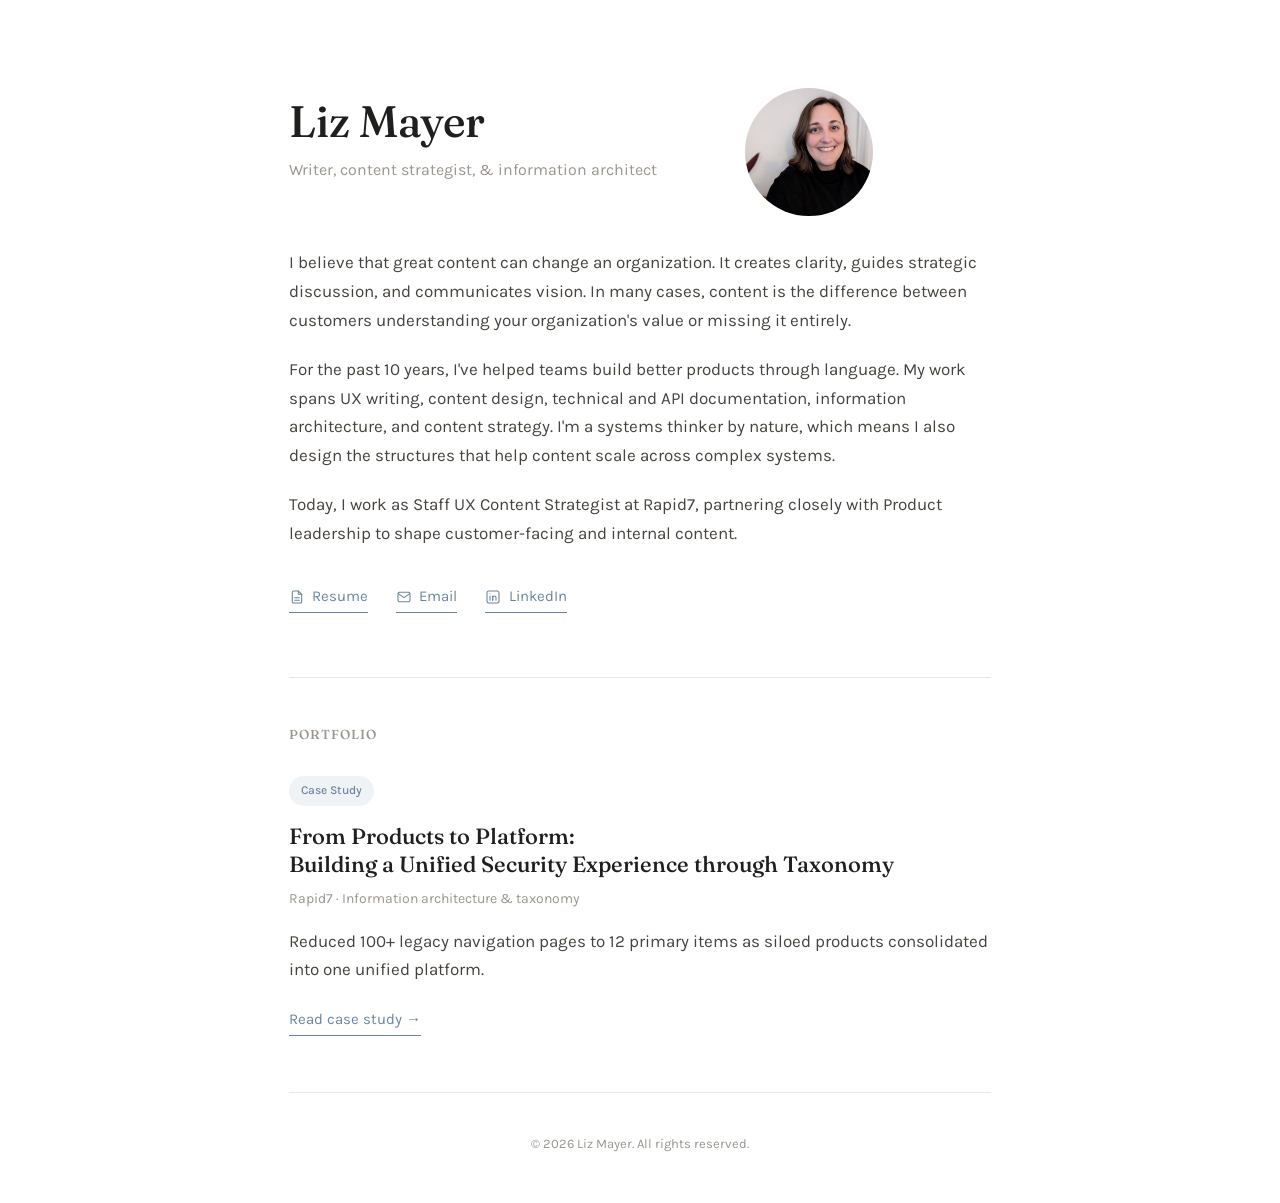
==== index.html @ 167e6a90 "add site files" ====
<!DOCTYPE html>
<html lang="en">
<head>
<meta charset="UTF-8">
<meta name="viewport" content="width=device-width, initial-scale=1.0">
<title>Liz Mayer | Content Strategist &amp; Information Architect</title>
<meta name="description" content="Content strategy and information architecture portfolio of Liz Mayer.">
<link rel="preconnect" href="https://fonts.googleapis.com">
<link rel="preconnect" href="https://fonts.gstatic.com" crossorigin>
<link href="https://fonts.googleapis.com/css2?family=Fraunces:opsz,wght@9..144,400;9..144,500;9..144,500i&amp;family=Karla:wght@400;500&amp;display=swap" rel="stylesheet">
<link rel="stylesheet" href="styles.css">
</head>
<body>
<div class="container">

  <section class="hero">
    <div class="hero-heading-row">
      <div>
        <h1>Liz Mayer</h1>
        <p class="role">Writer, content strategist, &amp; information architect</p>
      </div>
      <img class="hero-photo" src="profile.jpg" alt="Profile photo" width="128" height="128">
    </div>
    <div class="hero-copy">
      <p>I believe that great content can change an organization. It creates clarity, guides strategic discussion, and communicates vision. In many cases, 
        content is the difference between customers understanding your organization's value or missing it entirely.</p>
      <p>For the past 10 years, I've helped teams build better products through language. My work spans UX writing, content design, 
          technical and API documentation, information architecture, and content strategy. I'm a systems thinker by nature, which means I also design the 
          structures that help content scale across complex systems.</p>
     <p>Today, I work as Staff UX Content Strategist at Rapid7, partnering closely with Product leadership to shape customer-facing and 
          internal content.</p>
    </div>
    <div class="links">
      <a href="resume.pdf" target="blank">
        <svg width="16" height="16" viewBox="0 0 24 24" fill="none" stroke="currentColor" stroke-width="1.6" stroke-linecap="round" stroke-linejoin="round" aria-hidden="true"><path d="M14 3H7a2 2 0 0 0-2 2v14a2 2 0 0 0 2 2h10a2 2 0 0 0 2-2V8z"/><path d="M14 3v5h5"/><line x1="8.5" y1="13" x2="15.5" y2="13"/><line x1="8.5" y1="17" x2="15.5" y2="17"/></svg>
        Resume
      </a>
      <a href="mailto:lizmayer.contact@gmail.com" target="blank">
        <svg width="16" height="16" viewBox="0 0 24 24" fill="none" stroke="currentColor" stroke-width="1.6" stroke-linecap="round" stroke-linejoin="round" aria-hidden="true"><rect x="3" y="5" width="18" height="14" rx="2"/><path d="M3.5 7l8.5 6 8.5-6"/></svg>
        Email
      </a>
      <a href="https://www.linkedin.com/in/liznmayer/" target="blank">
        <svg width="16" height="16" viewBox="0 0 24 24" fill="none" stroke="currentColor" stroke-width="1.6" stroke-linecap="round" stroke-linejoin="round" aria-hidden="true"><rect x="3" y="3" width="18" height="18" rx="3"/><line x1="7.5" y1="10.5" x2="7.5" y2="17"/><circle cx="7.5" cy="7" r="0.75" fill="currentColor" stroke="none"/><path d="M11.5 17v-4.25c0-1.38 1.12-2.25 2.5-2.25s2.5.87 2.5 2.25V17"/><line x1="11.5" y1="10.5" x2="11.5" y2="17"/></svg>
        LinkedIn
      </a>
    </div>
  </section>

  <section class="work">
    <h2 class="section-heading">Portfolio</h2>

    <a class="work-item" href="work-platform-ia.html">
      <span class="chip">Case Study</span>
      <h3>From Products to Platform: <br> Building a Unified Security Experience through Taxonomy</h3>
      <p class="meta">Rapid7 &middot; Information architecture &amp; taxonomy</p>
      <p class="description">Reduced 100+ legacy navigation pages to 12 primary items as siloed products consolidated into one unified platform.</p>
      <span class="read-link">Read case study &rarr;</span>
    </a>

 <!--   
    <a class="work-item" href="work-release-notes.html">
      <h2>Consolidating release notes from 14 channels to 1</h2>
      <p class="meta">Rapid7 &middot; Content strategy &amp; systems</p>
      <p class="description">Redefined release notes strategy company-wide, improving customer satisfaction and reducing inbound support volume.</p>
      <span class="read-link">Read case study &rarr;</span>
    </a>

    <a class="work-item" href="work-gxp.html">
      <h2>GxP user assistance for pharma supply chain</h2>
      <p class="meta">TraceLink &middot; Technical writing</p>
      <p class="description">End-to-end user assistance strategy for high-profile product offerings in a regulated environment.</p>
      <span class="read-link">Read case study &rarr;</span>
    </a>
-->
  </section>

    <footer class="site-footer">
    <p>&copy; 2026 Liz Mayer. All rights reserved.</p>
  </footer>
</div>
</body>
</html>
---- styles.css ----
:root {
  --color-text: #1f1f1d;
  --color-text-secondary: #46423d;
  --color-meta: #9a958e;
  --color-link: #6b85a0;
  --color-border: #ebe7e1;
  --font-serif: 'Fraunces', Georgia, serif;
  --font-sans: 'Karla', -apple-system, BlinkMacSystemFont, sans-serif;
  --max-width: 750px;
}

* {
  box-sizing: border-box;
}

html {
  -webkit-font-smoothing: antialiased;
}

body {
  margin: 0;
  font-family: var(--font-sans);
  font-size: 17px;
  line-height: 1.7;
  color: var(--color-text-secondary);
  background: #ffffff;
}

.container {
  max-width: var(--max-width);
  margin: 0 auto;
  padding: 0 1.5rem;
}

.site-footer {
  padding: 2.5rem 0 3rem;
  text-align: center;
  border-top: 1px solid var(--color-border);
  margin-top: 1rem;
}

.site-footer p {
  font-size: 0.8125rem;
  color: var(--color-meta);
}

h1, h2, h3 {
  font-family: var(--font-serif);
  font-weight: 500;
  color: var(--color-text);
  line-height: 1.3;
  margin: 0;
}

p {
  margin: 0;
}

a {
  color: var(--color-link);
  text-decoration: none;
}

a:focus-visible {
  outline: 2px solid var(--color-link);
  outline-offset: 3px;
  border-radius: 2px;
}

/* Hero */
.hero {
  padding: 5.5rem 0 4rem;
  border-bottom: 1px solid var(--color-border);
}

.hero-heading-row {
  display: flex;
  align-items: center;
  gap: 5.5rem;
  margin-bottom: 2rem;
}

.hero-photo {
  width: 128px;
  height: 128px;
  border-radius: 50%;
  object-fit: cover;
  flex-shrink: 0;
}

.hero h1 {
  font-size: 2.75rem;
  margin-bottom: 0.4rem;
}

.hero .role {
  font-size: 1rem;
  color: var(--color-meta);
  margin-bottom: 1.75rem;
}

.hero-copy {
  margin-bottom: 2.25rem;
}

.hero-copy p {
  font-size: 1.0625rem;
}

.hero-copy p + p {
  margin-top: 1.25rem;
}

.hero .links {
  display: flex;
  gap: 1.75rem;
  flex-wrap: wrap;
}

.hero .links a {
  display: inline-flex;
  align-items: center;
  gap: 0.45rem;
  font-size: 0.9375rem;
  border-bottom: 1px solid var(--color-link);
  padding-bottom: 2px;
}

.hero .links svg {
  flex-shrink: 0;
}

.work {
  padding-top: 3rem;
}

/* Work list */
.section-heading {
  font-size: 0.8125rem;
  font-weight: 500;
  text-transform: uppercase;
  letter-spacing: 0.08em;
  color: var(--color-meta);
  margin-bottom: 0.5rem;
}

.chip {
  display: inline-block;
  font-family: var(--font-sans);
  font-size: 0.75rem;
  font-weight: 500;
  color: var(--color-link);
  background: rgba(107, 133, 160, 0.1);
  border-radius: 100px;
  padding: 0.3rem 0.75rem;
  margin-bottom: 1rem;
}

.work-item {
  display: block;
  padding: 2.5rem 0;
  border-bottom: 1px solid var(--color-border);
  color: inherit;
}

.work-item:first-of-type {
  padding-top: 1.5rem;
}

.work-item:last-child {
  border-bottom: none;
}

.work-item h3 {
  font-size: 1.375rem;
  margin-bottom: 0.5rem;
  transition: color 0.15s ease;
}

.work-item:hover h3 {
  color: var(--color-link);
}

.work-item .meta {
  font-size: 0.875rem;
  color: var(--color-meta);
  margin-bottom: 1rem;
}

.work-item .description {
  margin-bottom: 1.25rem;
}

.work-item .read-link {
  display: inline-block;
  font-size: 0.9375rem;
  color: var(--color-link);
  border-bottom: 1px solid var(--color-link);
  padding-bottom: 2px;
}

/* Case study pages */
.back-link {
  display: inline-block;
  margin: 3rem 0 2.5rem;
  font-size: 0.9375rem;
  color: var(--color-link);
  border-bottom: 1px solid var(--color-link);
  padding-bottom: 2px;
}

.case-header {
  padding-bottom: 2.5rem;
  border-bottom: 1px solid var(--color-border);
  margin-bottom: 2.5rem;
}

.case-header h1 {
  font-size: 2.125rem;
  margin-bottom: 0.5rem;
}

.case-header .meta {
  font-size: 0.9375rem;
  color: var(--color-meta);
}

.case-section {
  margin-bottom: 3rem;
}

.case-section h2 {
  font-size: 1.5rem;
  margin-bottom: 1rem;
}

.case-section p + p {
  margin-top: 1rem;
}

.case-section img {
  display: block;
  width: 100%;
  height: auto;
}

.case-figure {
  margin: 2rem 0;
}

.case-figure img {
  width: 100%;
  height: auto;
  display: block;
  border-radius: 6px;
  border: 1px solid var(--color-border);
  box-shadow: 0 1px 2px rgba(20, 18, 14, 0.04), 0 8px 24px rgba(20, 18, 14, 0.06);
}

.case-figure figcaption {
  font-size: 0.8125rem;
  color: var(--color-meta);
  margin-top: 0.75rem;
  line-height: 1.6;
  text-align: center;
}

/* Dark-UI screenshots get a darker card background instead of white,
   so the product chrome doesn't look like it's floating on a white card */
.case-figure.is-dark img {
  background: #14171c;
}

/* Wide artifacts (decks, spreadsheets) break out past the text column
   so they stay legible, while everything stays centered */
.case-figure.is-wide {
  max-width: 100%;
  width: 100%;
}

@media (min-width: 860px) {
  .case-figure.is-wide {
    width: 860px;
    max-width: 860px;
    margin-left: 50%;
    transform: translateX(-50%);
  }
}

/* Stat callout — replaces a research-tool screenshot with a styled,
   on-brand summary of the same data */
/* NIST CSF block — built in HTML to match site type/spacing,
   replacing a screenshot of the original slide */
.csf-block {
  margin: 2rem 0;
  padding: 1.75rem 0;
  border-top: 1px solid var(--color-border);
  border-bottom: 1px solid var(--color-border);
}

.csf-heading {
  font-family: var(--font-serif);
  font-size: 0.8125rem;
  font-weight: 500;
  text-transform: uppercase;
  letter-spacing: 0.06em;
  color: var(--color-meta);
  margin-bottom: 1.5rem;
  text-align: center;
}

.csf-grid {
  display: grid;
  grid-template-columns: 1fr 1fr;
  column-gap: 2.5rem;
  row-gap: 1.75rem;
}

.csf-item {
  display: flex;
  flex-direction: column;
}

.csf-icon {
  color: var(--color-link);
  opacity: 0.85;
  margin-bottom: 0.6rem;
}

.csf-label {
  font-family: var(--font-serif);
  font-size: 1.0625rem;
  font-weight: 500;
  color: var(--color-text);
  margin-bottom: 0.35rem;
}

.csf-desc {
  font-size: 0.9375rem;
  line-height: 1.6;
  color: var(--color-text-secondary);
}

@media (max-width: 600px) {
  .csf-grid {
    grid-template-columns: 1fr;
  }
}

.stat-row {
  display: flex;
  gap: 2.5rem;
  flex-wrap: wrap;
  margin: 2rem 0;
  padding: 1.75rem 0;
  border-top: 1px solid var(--color-border);
  border-bottom: 1px solid var(--color-border);
}

.stat {
  flex: 1;
  min-width: 180px;
}

.stat-icon {
  display: block;
  color: var(--color-link);
  opacity: 0.85;
  margin-bottom: 0.65rem;
}

.stat-number {
  display: block;
  font-family: var(--font-serif);
  font-size: 2.5rem;
  font-weight: 500;
  color: var(--color-text);
  line-height: 1;
  margin-bottom: 0.5rem;
}

.stat-label {
  display: block;
  font-size: 0.875rem;
  color: var(--color-text-secondary);
  line-height: 1.5;
  max-width: 22em;
}

/* Spreadsheet wrapper — simulates the tab bar of the source tool
   without exposing the real document chrome */
.sheet-wrapper {
  margin: 2rem 0;
}

.sheet-wrapper img {
  border-radius: 0 0 6px 6px;
  border-top: none;
}

.sheet-toolbar {
  display: flex;
  gap: 0.25rem;
  background: #f4f2ee;
  border: 1px solid var(--color-border);
  border-bottom: none;
  border-radius: 6px 6px 0 0;
  padding: 0.6rem 0.75rem 0;
}

.sheet-tab {
  font-size: 0.8125rem;
  color: var(--color-meta);
  padding: 0.5rem 0.85rem;
  border-radius: 5px 5px 0 0;
  background: transparent;
}

.sheet-tab.is-active {
  background: #ffffff;
  color: var(--color-text);
  font-weight: 500;
  border: 1px solid var(--color-border);
  border-bottom: 1px solid #ffffff;
  margin-bottom: -1px;
}

.placeholder {
  color: var(--color-meta);
  font-style: italic;
}

@media (max-width: 600px) {
  body {
    font-size: 16px;
  }
  .hero {
    padding: 3.5rem 0 2.5rem;
  }
  .hero h1 {
    font-size: 2rem;
  }
  .hero-heading-row {
    flex-direction: column-reverse;
    align-items: flex-start;
    gap: 1.25rem;
    margin-bottom: 1.5rem;
  }
  .hero-photo {
    width: 88px;
    height: 88px;
  }
  .hero .links {
    gap: 1.25rem 1.5rem;
  }
  .work-item {
    padding: 2.5rem 0;
  }
}
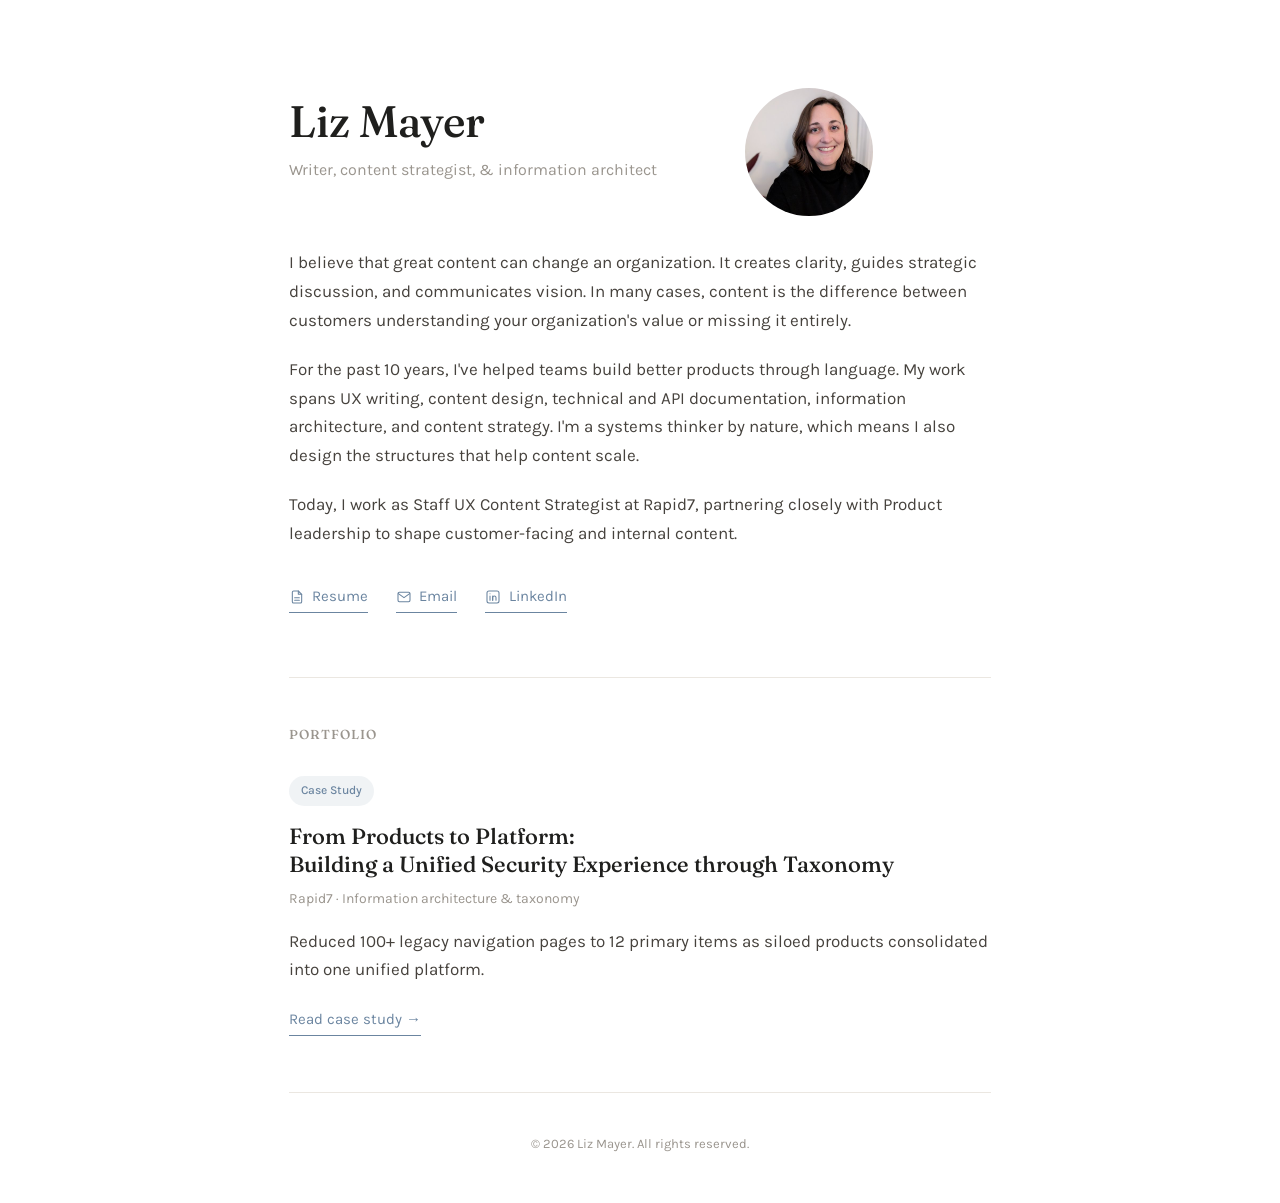
==== commit 6003106b: "let's try committing the changes? uh" ====
--- a/index.html
+++ b/index.html
@@ -26,7 +26,7 @@
         content is the difference between customers understanding your organization's value or missing it entirely.</p>
       <p>For the past 10 years, I've helped teams build better products through language. My work spans UX writing, content design, 
           technical and API documentation, information architecture, and content strategy. I'm a systems thinker by nature, which means I also design the 
-          structures that help content scale across complex systems.</p>
+          structures that help content scale.</p>
      <p>Today, I work as Staff UX Content Strategist at Rapid7, partnering closely with Product leadership to shape customer-facing and 
           internal content.</p>
     </div>
--- a/styles.css
+++ b/styles.css
@@ -347,6 +347,16 @@
   }
 }
 
+.csf-grid--3col {
+  grid-template-columns: 1fr 1fr 1fr;
+}
+ 
+@media (max-width: 600px) {
+  .csf-grid--3col {
+    grid-template-columns: 1fr;
+  }
+}
+
 .stat-row {
   display: flex;
   gap: 2.5rem;
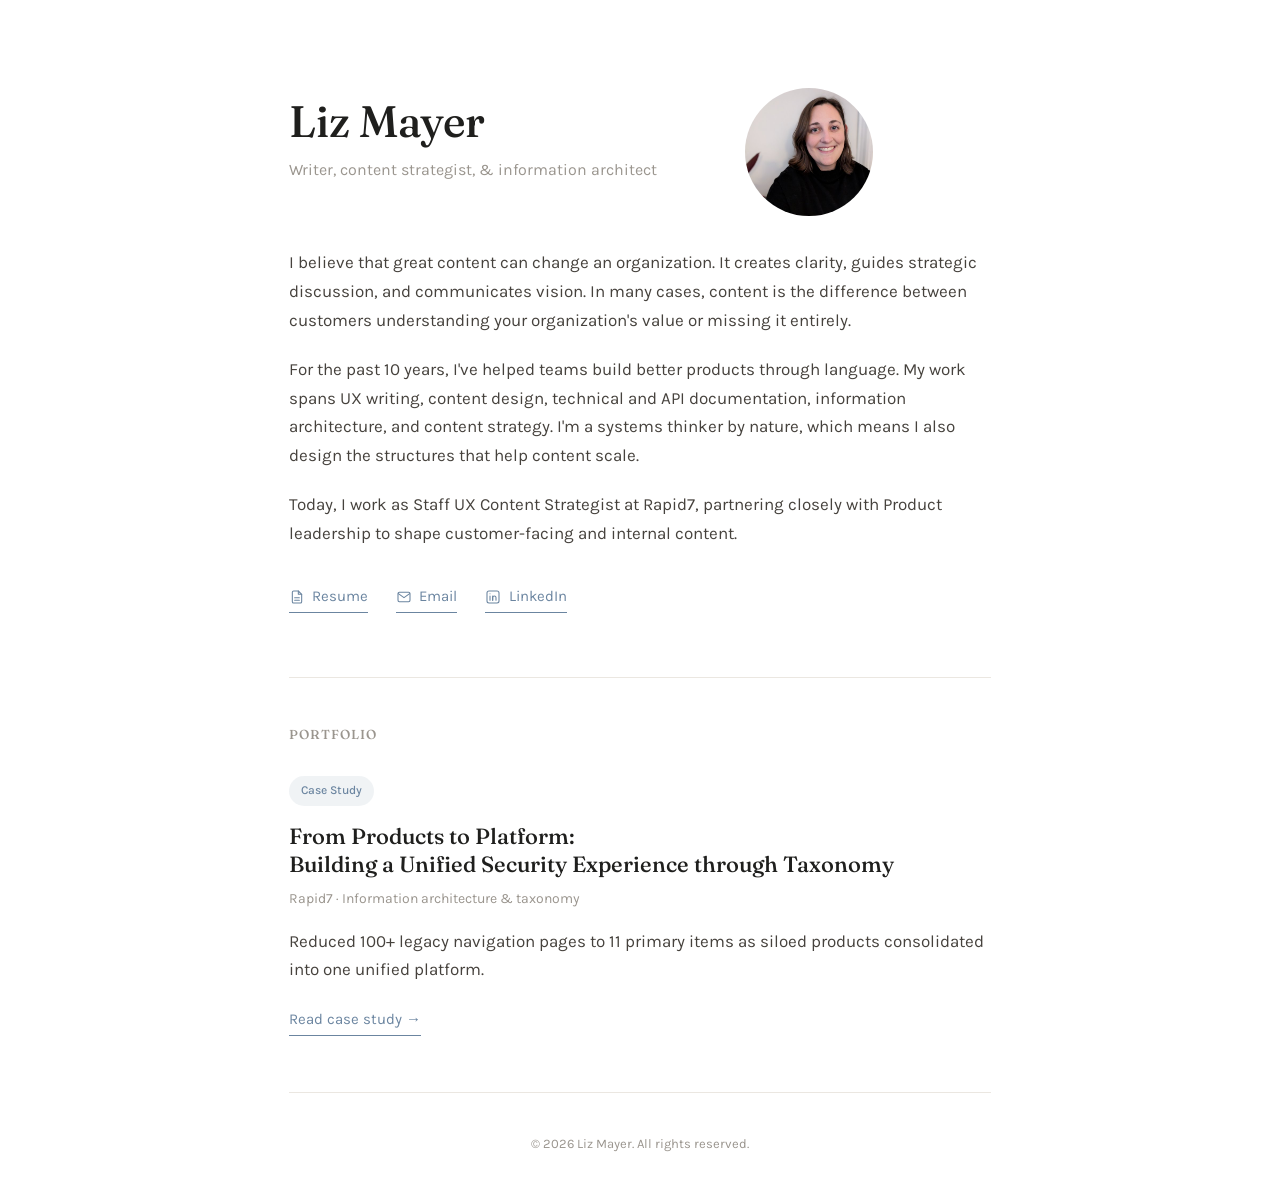
==== commit f4bd4457: "i cant count" ====
--- a/index.html
+++ b/index.html
@@ -53,7 +53,7 @@
       <span class="chip">Case Study</span>
       <h3>From Products to Platform: <br> Building a Unified Security Experience through Taxonomy</h3>
       <p class="meta">Rapid7 &middot; Information architecture &amp; taxonomy</p>
-      <p class="description">Reduced 100+ legacy navigation pages to 12 primary items as siloed products consolidated into one unified platform.</p>
+      <p class="description">Reduced 100+ legacy navigation pages to 11 primary items as siloed products consolidated into one unified platform.</p>
       <span class="read-link">Read case study &rarr;</span>
     </a>
 
